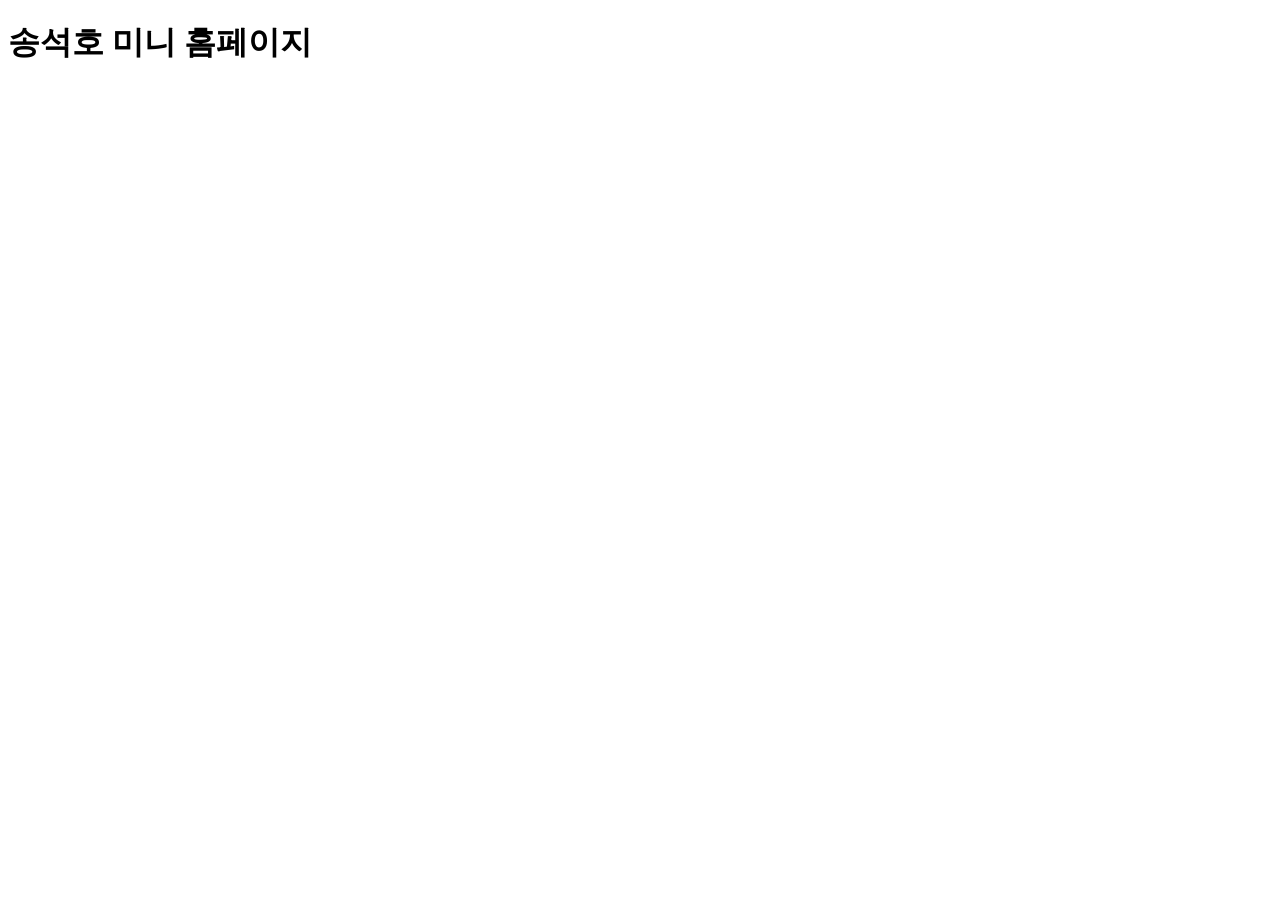
==== index.html @ 9b0a9e3a "Add files via upload" ====
<!DOCTYPE html>
<html lang="en">
<head>
    <meta charset="UTF-8">
    <meta http-equiv="X-UA-Compatible" content="IE=edge">
    <meta name="viewport" content="width=device-width, initial-scale=1.0">
    <title>나의 미니 홈페이지 - 랜딩 페이지 만들기</title>
</head>
<body>
    <h1>송석호 미니 홈페이지</h1>


    
</body>
</html>
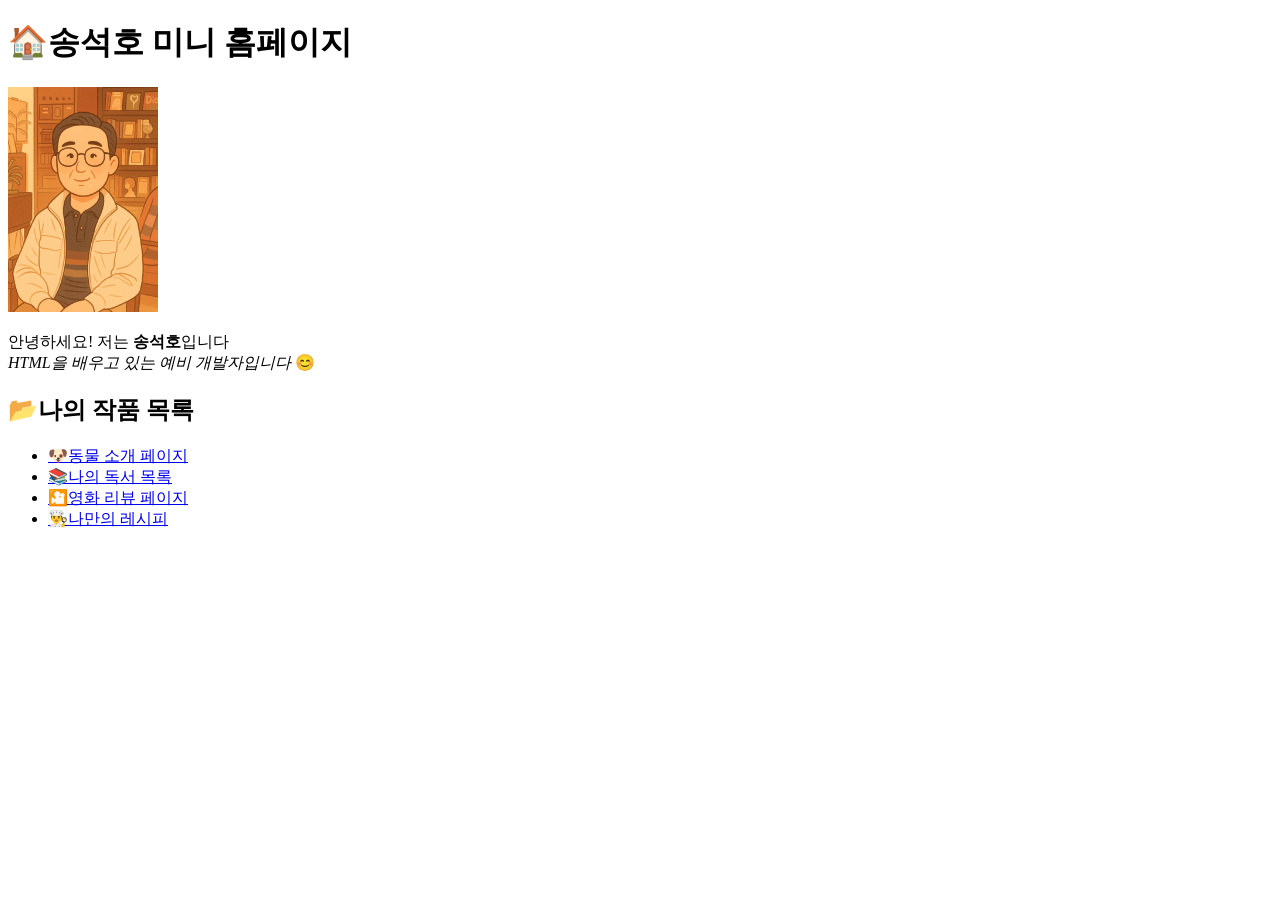
==== commit 34e654e7: "Add files via upload" ====
--- a/index.html
+++ b/index.html
@@ -7,8 +7,18 @@
     <title>나의 미니 홈페이지 - 랜딩 페이지 만들기</title>
 </head>
 <body>
-    <h1>송석호 미니 홈페이지</h1>
+    <h1>🏠송석호 미니 홈페이지</h1>
+    <img src="img/ssh.png" alt="송석호이미지" width="150" title="내부이미지연결"><br>
+    <p>안녕하세요! 저는 <b>송석호</b>입니다<br>
+        <i>HTML을 배우고 있는 예비 개발자입니다</i> 😊</p>
 
+    <h2>📂나의 작품 목록</h2>
+    <ul>
+        <li><a href="animal.html" target="_blank">🐶동물 소개 페이지</a></li>
+        <li><a href="book.html" target="_blank">📚️나의 독서 목록</a></li>
+        <li><a href="movie.html" target="_blank">🎦영화 리뷰 페이지</a></li>
+        <li><a href="recipe.html" target="_blank">👨‍🍳나만의 레시피</a></li>
+    </ul>
 
     
 </body>
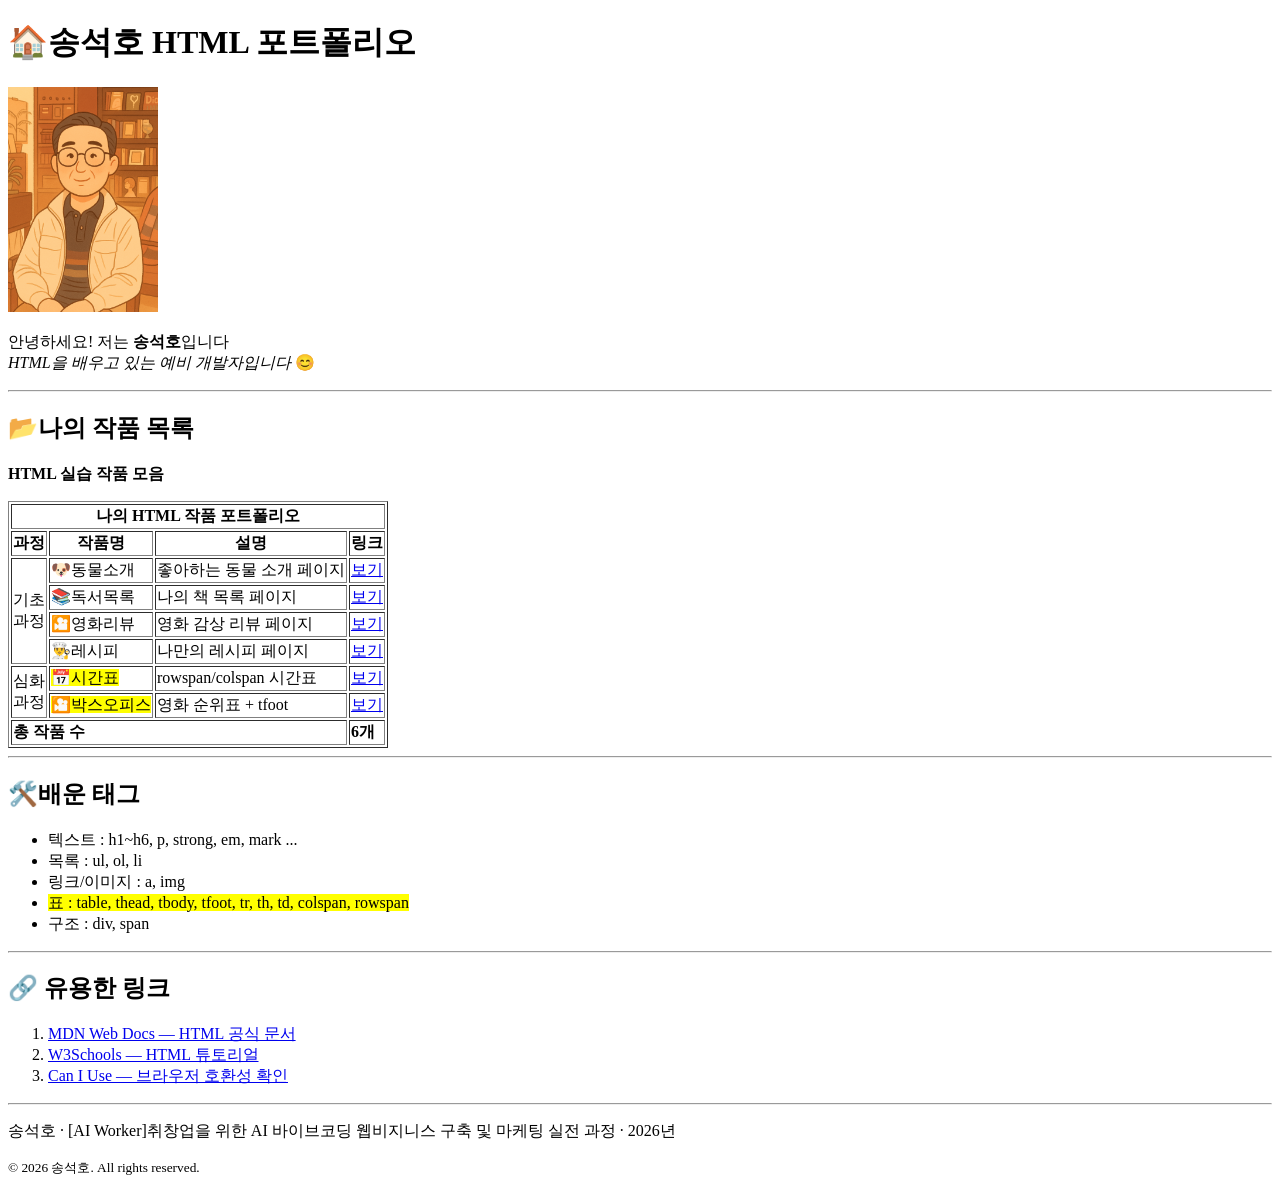
==== commit c3ad0c64: "Add files via upload" ====
--- a/index.html
+++ b/index.html
@@ -7,19 +7,93 @@
     <title>나의 미니 홈페이지 - 랜딩 페이지 만들기</title>
 </head>
 <body>
-    <h1>🏠송석호 미니 홈페이지</h1>
+    <h1>🏠송석호 HTML 포트폴리오</h1>
     <img src="img/ssh.png" alt="송석호이미지" width="150" title="내부이미지연결"><br>
     <p>안녕하세요! 저는 <b>송석호</b>입니다<br>
         <i>HTML을 배우고 있는 예비 개발자입니다</i> 😊</p>
+        <hr>
 
     <h2>📂나의 작품 목록</h2>
-    <ul>
-        <li><a href="animal.html" target="_blank">🐶동물 소개 페이지</a></li>
-        <li><a href="book.html" target="_blank">📚️나의 독서 목록</a></li>
-        <li><a href="movie.html" target="_blank">🎦영화 리뷰 페이지</a></li>
-        <li><a href="recipe.html" target="_blank">👨‍🍳나만의 레시피</a></li>
-    </ul>
+        <table border="1">
+            <p><b>HTML 실습 작품 모음</b></p>
+            <thead>
+                <tr>
+                    <th colspan="4">나의 HTML 작품 포트폴리오</th>
+                </tr>
+            </thead>
+            <thead>
+                <tr>
+                    <th>과정</th>
+                    <th>작품명</th>
+                    <th>설명</th>
+                    <th>링크</th>
+                </tr>
+            </thead>
+            <tbody>
+                <tr>
+                    <td rowspan="4">기초<br>과정</td>
+                    <td>🐶동물소개</td>
+                    <td>좋아하는 동물 소개 페이지</td>
+                    <td><a href="animal.html" target="_blank">보기</a></td>
+                </tr>
+                <tr>
+                    <td>📚️독서목록</td>
+                    <td>나의 책 목록 페이지</td>
+                    <td><a href="book.html" target="_blank">보기</td>
+                </tr>
+                <tr>
+                    <td>🎦영화리뷰</td>
+                    <td>영화 감상 리뷰 페이지</td>
+                    <td><a href="movie.html" target="_blank">보기</td>
+                </tr>
+                <tr>
+                    <td>👨‍🍳레시피</td>
+                    <td>나만의 레시피 페이지</td>
+                    <td><a href="recipe.html" target="_blank">보기</td>
+                </tr>
+                <tr>
+                    <td rowspan="2">심화<br>과정</td>
+                    <td><mark>📅시간표</mark></td>
+                    <td>rowspan/colspan 시간표</td>
+                    <td><a href="timetable.html" target="_blank">보기</td>
+                </tr>
+                <tr>
+                    <td><mark>🎦박스오피스</mark></td>
+                    <td>영화 순위표 + tfoot</td>
+                    <td><a href="boxoffice.html" target="_blank">보기</td>
+                </tr>
+                
+            </tbody>
+            <tfoot>
+                <tr>
+                    <td colspan="3"><b>총 작품 수</b></td>
+                    <td><b>6개</b></td>
+                </tr>
+            </tfoot>
+        </table>
+        <hr>
 
+        <h2>🛠️배운 태그</h2>
+        <ul>
+            <li>텍스트 : h1~h6, p, strong, em, mark ...</li>
+            <li>목록 : ul, ol, li</li>
+            <li>링크/이미지 : a, img</li>
+            <li><mark>표 : table, thead, tbody, tfoot, tr, th, td, colspan, rowspan</mark></li>
+            <li>구조 : div, span</li>
+        </ul>
+        <hr>
+
+        <h2>🔗 유용한 링크</h2>
+        <ol>
+            <li><a href="index.html" target="_blank">MDN Web Docs — HTML 공식 문서</a></li>
+            <li><a href="index.html" target="_blank">W3Schools — HTML 튜토리얼</a></li>
+            <li><a href="index.html" target="_blank">Can I Use — 브라우저 호환성 확인</a></li>
+        </ol>
+        <hr>
+        <p>송석호 · [AI Worker]취창업을 위한 AI 바이브코딩 웹비지니스 구축 및 마케팅 실전 과정 · 2026년</p>
+        <p><small>© 2026 송석호. All rights reserved.</small></p>
+
+    
     
 </body>
 </html>
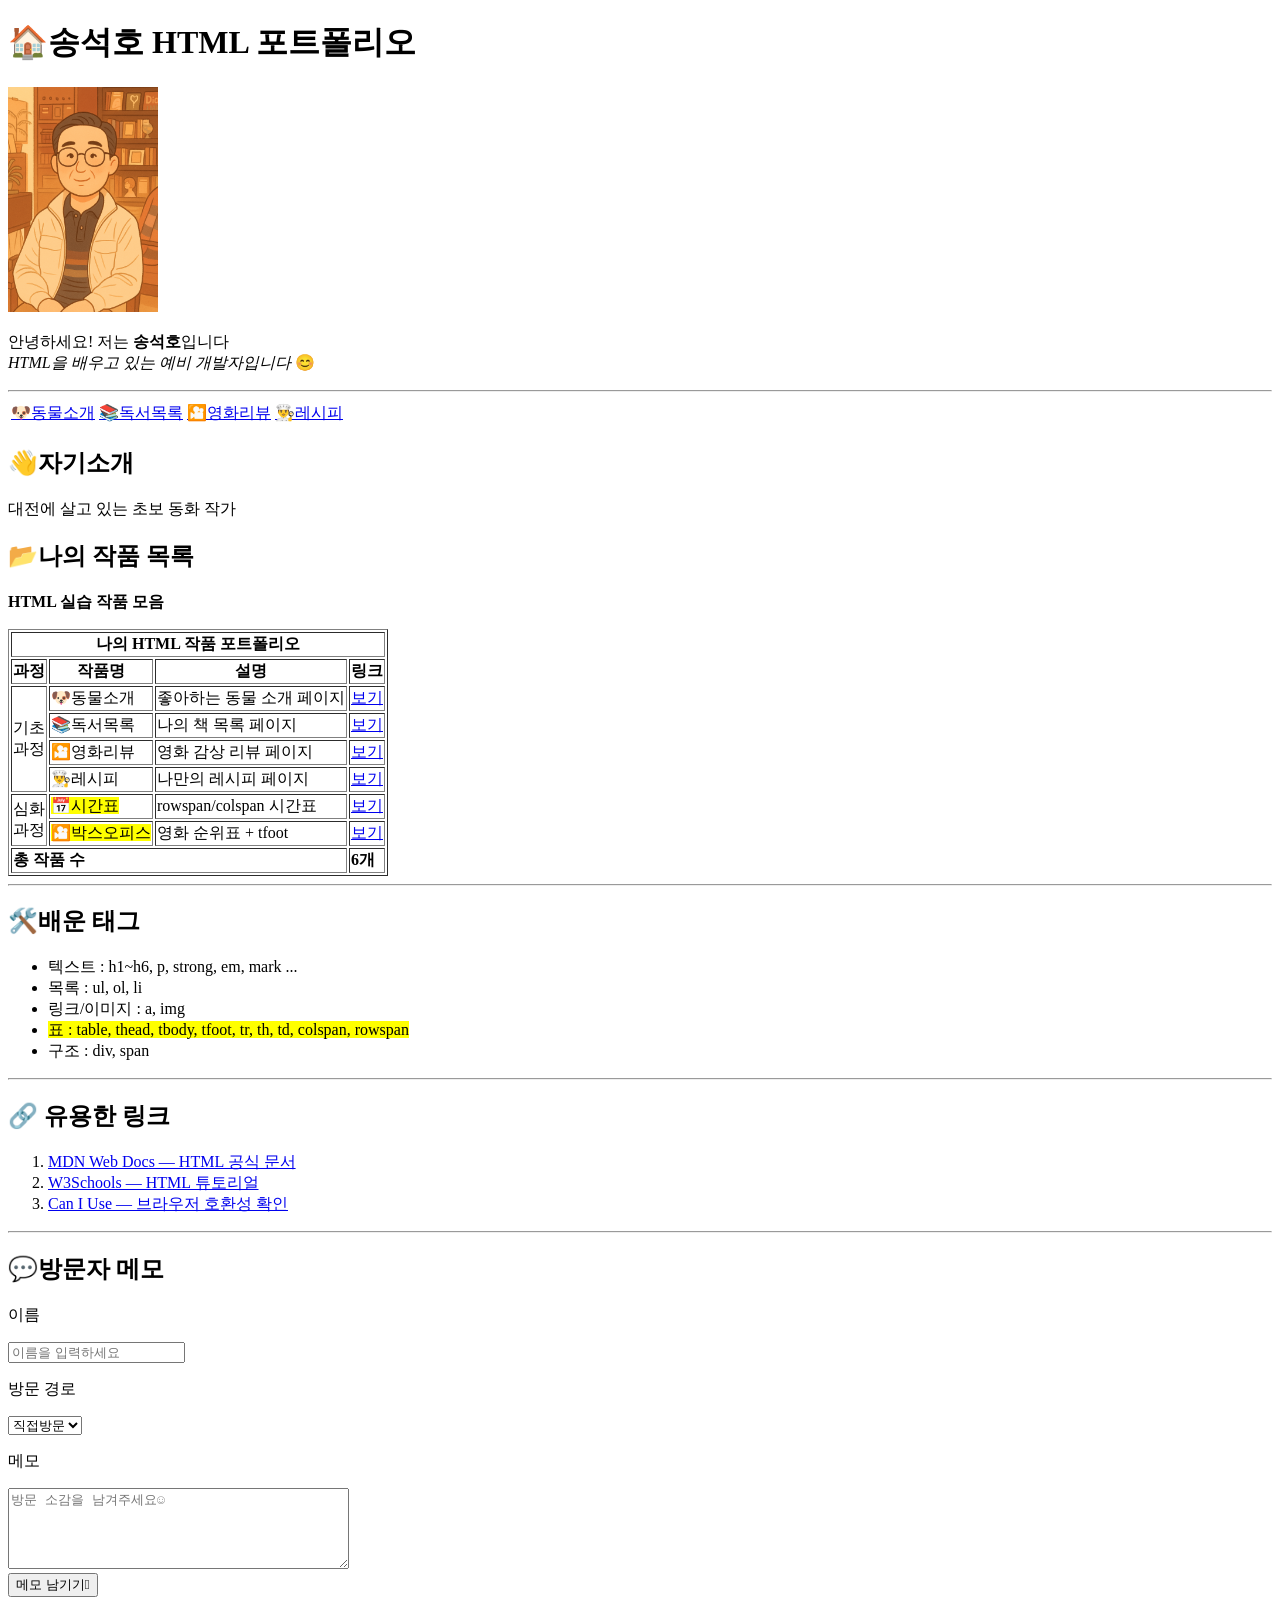
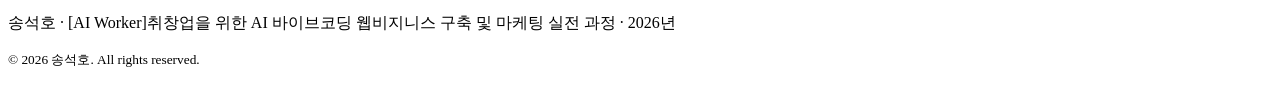
==== commit c9808442: "Add files via upload" ====
--- a/index.html
+++ b/index.html
@@ -7,91 +7,133 @@
     <title>나의 미니 홈페이지 - 랜딩 페이지 만들기</title>
 </head>
 <body>
-    <h1>🏠송석호 HTML 포트폴리오</h1>
-    <img src="img/ssh.png" alt="송석호이미지" width="150" title="내부이미지연결"><br>
-    <p>안녕하세요! 저는 <b>송석호</b>입니다<br>
-        <i>HTML을 배우고 있는 예비 개발자입니다</i> 😊</p>
-        <hr>
+    <header>
+        <h1>🏠송석호 HTML 포트폴리오</h1>
+        <img src="img/ssh.png" alt="송석호이미지" width="150" title="내부이미지연결"><br>
+        <p>안녕하세요! 저는 <b>송석호</b>입니다<br>
+            <i>HTML을 배우고 있는 예비 개발자입니다</i> 😊</p>
+            <hr>
+    </header>
 
-    <h2>📂나의 작품 목록</h2>
-        <table border="1">
-            <p><b>HTML 실습 작품 모음</b></p>
-            <thead>
-                <tr>
-                    <th colspan="4">나의 HTML 작품 포트폴리오</th>
-                </tr>
-            </thead>
-            <thead>
-                <tr>
-                    <th>과정</th>
-                    <th>작품명</th>
-                    <th>설명</th>
-                    <th>링크</th>
-                </tr>
-            </thead>
-            <tbody>
-                <tr>
-                    <td rowspan="4">기초<br>과정</td>
-                    <td>🐶동물소개</td>
-                    <td>좋아하는 동물 소개 페이지</td>
-                    <td><a href="animal.html" target="_blank">보기</a></td>
-                </tr>
-                <tr>
-                    <td>📚️독서목록</td>
-                    <td>나의 책 목록 페이지</td>
-                    <td><a href="book.html" target="_blank">보기</td>
-                </tr>
-                <tr>
-                    <td>🎦영화리뷰</td>
-                    <td>영화 감상 리뷰 페이지</td>
-                    <td><a href="movie.html" target="_blank">보기</td>
-                </tr>
-                <tr>
-                    <td>👨‍🍳레시피</td>
-                    <td>나만의 레시피 페이지</td>
-                    <td><a href="recipe.html" target="_blank">보기</td>
-                </tr>
-                <tr>
-                    <td rowspan="2">심화<br>과정</td>
-                    <td><mark>📅시간표</mark></td>
-                    <td>rowspan/colspan 시간표</td>
-                    <td><a href="timetable.html" target="_blank">보기</td>
-                </tr>
-                <tr>
-                    <td><mark>🎦박스오피스</mark></td>
-                    <td>영화 순위표 + tfoot</td>
-                    <td><a href="boxoffice.html" target="_blank">보기</td>
-                </tr>
-                
-            </tbody>
-            <tfoot>
-                <tr>
-                    <td colspan="3"><b>총 작품 수</b></td>
-                    <td><b>6개</b></td>
-                </tr>
-            </tfoot>
+    <nav>
+        <table>
+            <tr>
+                <td><a href="animal.html" target="_blank">🐶동물소개</a></td>
+                <td><a href="book.html" target="_blank">📚️독서목록</a></td>
+                <td><a href="movie.html" target="_blank">🎦영화리뷰</a></td>
+                <td><a href="recipe.html" target="_blank">👨‍🍳레시피</a></td>
+            </tr>
         </table>
-        <hr>
+    </nav>
 
-        <h2>🛠️배운 태그</h2>
-        <ul>
-            <li>텍스트 : h1~h6, p, strong, em, mark ...</li>
-            <li>목록 : ul, ol, li</li>
-            <li>링크/이미지 : a, img</li>
-            <li><mark>표 : table, thead, tbody, tfoot, tr, th, td, colspan, rowspan</mark></li>
-            <li>구조 : div, span</li>
-        </ul>
-        <hr>
-
-        <h2>🔗 유용한 링크</h2>
-        <ol>
-            <li><a href="index.html" target="_blank">MDN Web Docs — HTML 공식 문서</a></li>
-            <li><a href="index.html" target="_blank">W3Schools — HTML 튜토리얼</a></li>
-            <li><a href="index.html" target="_blank">Can I Use — 브라우저 호환성 확인</a></li>
-        </ol>
-        <hr>
-        <p>송석호 · [AI Worker]취창업을 위한 AI 바이브코딩 웹비지니스 구축 및 마케팅 실전 과정 · 2026년</p>
-        <p><small>© 2026 송석호. All rights reserved.</small></p>
+    <main>
+        <section class="section1">
+            <h2>👋자기소개</h2>
+            <p>대전에 살고 있는 초보 동화 작가</p>
+        </section>
+        <section class="section2">
+            <h2>📂나의 작품 목록</h2>
+                <table border="1">
+                    <p><b>HTML 실습 작품 모음</b></p>
+                    <thead>
+                        <tr>
+                            <th colspan="4">나의 HTML 작품 포트폴리오</th>
+                        </tr>
+                    </thead>
+                    <thead>
+                        <tr>
+                            <th>과정</th>
+                            <th>작품명</th>
+                            <th>설명</th>
+                            <th>링크</th>
+                        </tr>
+                    </thead>
+                    <tbody>
+                        <tr>
+                            <td rowspan="4">기초<br>과정</td>
+                            <td>🐶동물소개</td>
+                            <td>좋아하는 동물 소개 페이지</td>
+                            <td><a href="animal.html" target="_blank">보기</a></td>
+                        </tr>
+                        <tr>
+                            <td>📚️독서목록</td>
+                            <td>나의 책 목록 페이지</td>
+                            <td><a href="book.html" target="_blank">보기</td>
+                        </tr>
+                        <tr>
+                            <td>🎦영화리뷰</td>
+                            <td>영화 감상 리뷰 페이지</td>
+                            <td><a href="movie.html" target="_blank">보기</td>
+                        </tr>
+                        <tr>
+                            <td>👨‍🍳레시피</td>
+                            <td>나만의 레시피 페이지</td>
+                            <td><a href="recipe.html" target="_blank">보기</td>
+                        </tr>
+                        <tr>
+                            <td rowspan="2">심화<br>과정</td>
+                            <td><mark>📅시간표</mark></td>
+                            <td>rowspan/colspan 시간표</td>
+                            <td><a href="timetable.html" target="_blank">보기</td>
+                        </tr>
+                        <tr>
+                            <td><mark>🎦박스오피스</mark></td>
+                            <td>영화 순위표 + tfoot</td>
+                            <td><a href="boxoffice.html" target="_blank">보기</td>
+                        </tr>
+                        
+                    </tbody>
+                    <tfoot>
+                        <tr>
+                            <td colspan="3"><b>총 작품 수</b></td>
+                            <td><b>6개</b></td>
+                        </tr>
+                    </tfoot>
+                </table>
+                <hr>
+        </section>
+    
+         <section class="section3">
+                <h2>🛠️배운 태그</h2>
+                <ul>
+                    <li>텍스트 : h1~h6, p, strong, em, mark ...</li>
+                    <li>목록 : ul, ol, li</li>
+                    <li>링크/이미지 : a, img</li>
+                    <li><mark>표 : table, thead, tbody, tfoot, tr, th, td, colspan, rowspan</mark></li>
+                    <li>구조 : div, span</li>
+                </ul>
+                <hr>
+         </section>
+    
+        <section class="section4">
+                <h2>🔗 유용한 링크</h2>
+                <ol>
+                    <li><a href="index.html" target="_blank">MDN Web Docs — HTML 공식 문서</a></li>
+                    <li><a href="index.html" target="_blank">W3Schools — HTML 튜토리얼</a></li>
+                    <li><a href="index.html" target="_blank">Can I Use — 브라우저 호환성 확인</a></li>
+                </ol>
+                <hr>
+        </section>
+        <section class="section5">
+            <h2>💬방문자 메모</h2>
+            <p>이름</p>
+            <input type="text" name="query" placeholder="이름을 입력하세요">
+            <p>방문 경로</p>
+            <select name="" id="">
+                <option value="">직접방문</option>
+                <option value="">검색</option>
+                <option value="">추천</option>
+            </select>
+            <p>메모</p>
+            <textarea name="" id="" cols="40" rows="5" placeholder="방문 소감을 남겨주세요☺️"></textarea>
+            <br>
+            <input type="submit" value="메모 남기기🫯">
+            </section>
+    </main>
+        <footer>
+            <p>송석호 · [AI Worker]취창업을 위한 AI 바이브코딩 웹비지니스 구축 및 마케팅 실전 과정 · 2026년</p>
+            <p><small>&copy; 2026 송석호. All rights reserved.</small></p>
+        </footer>
 
     
     
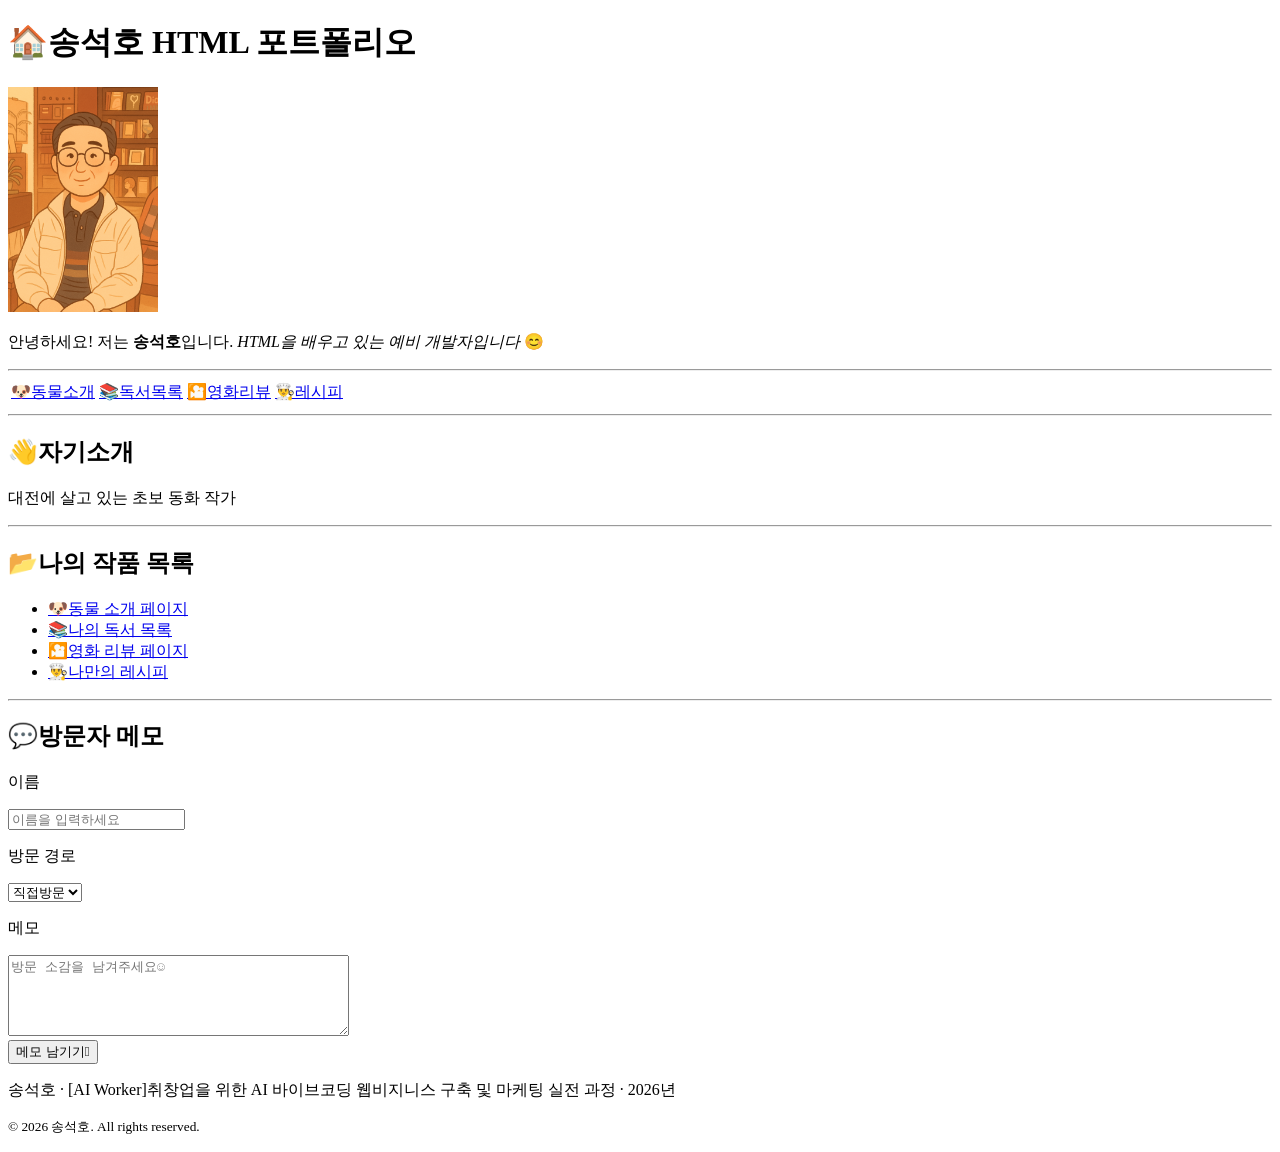
==== commit e0755097: "Add files via upload" ====
--- a/index.html
+++ b/index.html
@@ -10,7 +10,7 @@
     <header>
         <h1>🏠송석호 HTML 포트폴리오</h1>
         <img src="img/ssh.png" alt="송석호이미지" width="150" title="내부이미지연결"><br>
-        <p>안녕하세요! 저는 <b>송석호</b>입니다<br>
+        <p>안녕하세요! 저는 <b>송석호</b>입니다.
             <i>HTML을 배우고 있는 예비 개발자입니다</i> 😊</p>
             <hr>
     </header>
@@ -24,6 +24,7 @@
                 <td><a href="recipe.html" target="_blank">👨‍🍳레시피</a></td>
             </tr>
         </table>
+        <hr>
     </nav>
 
     <main>
@@ -31,90 +32,20 @@
             <h2>👋자기소개</h2>
             <p>대전에 살고 있는 초보 동화 작가</p>
         </section>
+        <hr>
+                     
         <section class="section2">
-            <h2>📂나의 작품 목록</h2>
-                <table border="1">
-                    <p><b>HTML 실습 작품 모음</b></p>
-                    <thead>
-                        <tr>
-                            <th colspan="4">나의 HTML 작품 포트폴리오</th>
-                        </tr>
-                    </thead>
-                    <thead>
-                        <tr>
-                            <th>과정</th>
-                            <th>작품명</th>
-                            <th>설명</th>
-                            <th>링크</th>
-                        </tr>
-                    </thead>
-                    <tbody>
-                        <tr>
-                            <td rowspan="4">기초<br>과정</td>
-                            <td>🐶동물소개</td>
-                            <td>좋아하는 동물 소개 페이지</td>
-                            <td><a href="animal.html" target="_blank">보기</a></td>
-                        </tr>
-                        <tr>
-                            <td>📚️독서목록</td>
-                            <td>나의 책 목록 페이지</td>
-                            <td><a href="book.html" target="_blank">보기</td>
-                        </tr>
-                        <tr>
-                            <td>🎦영화리뷰</td>
-                            <td>영화 감상 리뷰 페이지</td>
-                            <td><a href="movie.html" target="_blank">보기</td>
-                        </tr>
-                        <tr>
-                            <td>👨‍🍳레시피</td>
-                            <td>나만의 레시피 페이지</td>
-                            <td><a href="recipe.html" target="_blank">보기</td>
-                        </tr>
-                        <tr>
-                            <td rowspan="2">심화<br>과정</td>
-                            <td><mark>📅시간표</mark></td>
-                            <td>rowspan/colspan 시간표</td>
-                            <td><a href="timetable.html" target="_blank">보기</td>
-                        </tr>
-                        <tr>
-                            <td><mark>🎦박스오피스</mark></td>
-                            <td>영화 순위표 + tfoot</td>
-                            <td><a href="boxoffice.html" target="_blank">보기</td>
-                        </tr>
-                        
-                    </tbody>
-                    <tfoot>
-                        <tr>
-                            <td colspan="3"><b>총 작품 수</b></td>
-                            <td><b>6개</b></td>
-                        </tr>
-                    </tfoot>
-                </table>
+                <h2>📂나의 작품 목록</h2>
+                <ul>
+                    <li><a href="animal.html" target="_blank">🐶동물 소개 페이지</a></li>
+                    <li><a href="book.html" target="_blank">📚️나의 독서 목록</a></li>
+                    <li><a href="movie.html" target="_blank">🎦영화 리뷰 페이지</a></li>
+                    <li><a href="recipe.html" target="_blank">👨‍🍳나만의 레시피</a></li>
+                </ul>
                 <hr>
         </section>
-    
-         <section class="section3">
-                <h2>🛠️배운 태그</h2>
-                <ul>
-                    <li>텍스트 : h1~h6, p, strong, em, mark ...</li>
-                    <li>목록 : ul, ol, li</li>
-                    <li>링크/이미지 : a, img</li>
-                    <li><mark>표 : table, thead, tbody, tfoot, tr, th, td, colspan, rowspan</mark></li>
-                    <li>구조 : div, span</li>
-                </ul>
-                <hr>
-         </section>
-    
-        <section class="section4">
-                <h2>🔗 유용한 링크</h2>
-                <ol>
-                    <li><a href="index.html" target="_blank">MDN Web Docs — HTML 공식 문서</a></li>
-                    <li><a href="index.html" target="_blank">W3Schools — HTML 튜토리얼</a></li>
-                    <li><a href="index.html" target="_blank">Can I Use — 브라우저 호환성 확인</a></li>
-                </ol>
-                <hr>
-        </section>
-        <section class="section5">
+
+        <section class="section3">
             <h2>💬방문자 메모</h2>
             <p>이름</p>
             <input type="text" name="query" placeholder="이름을 입력하세요">
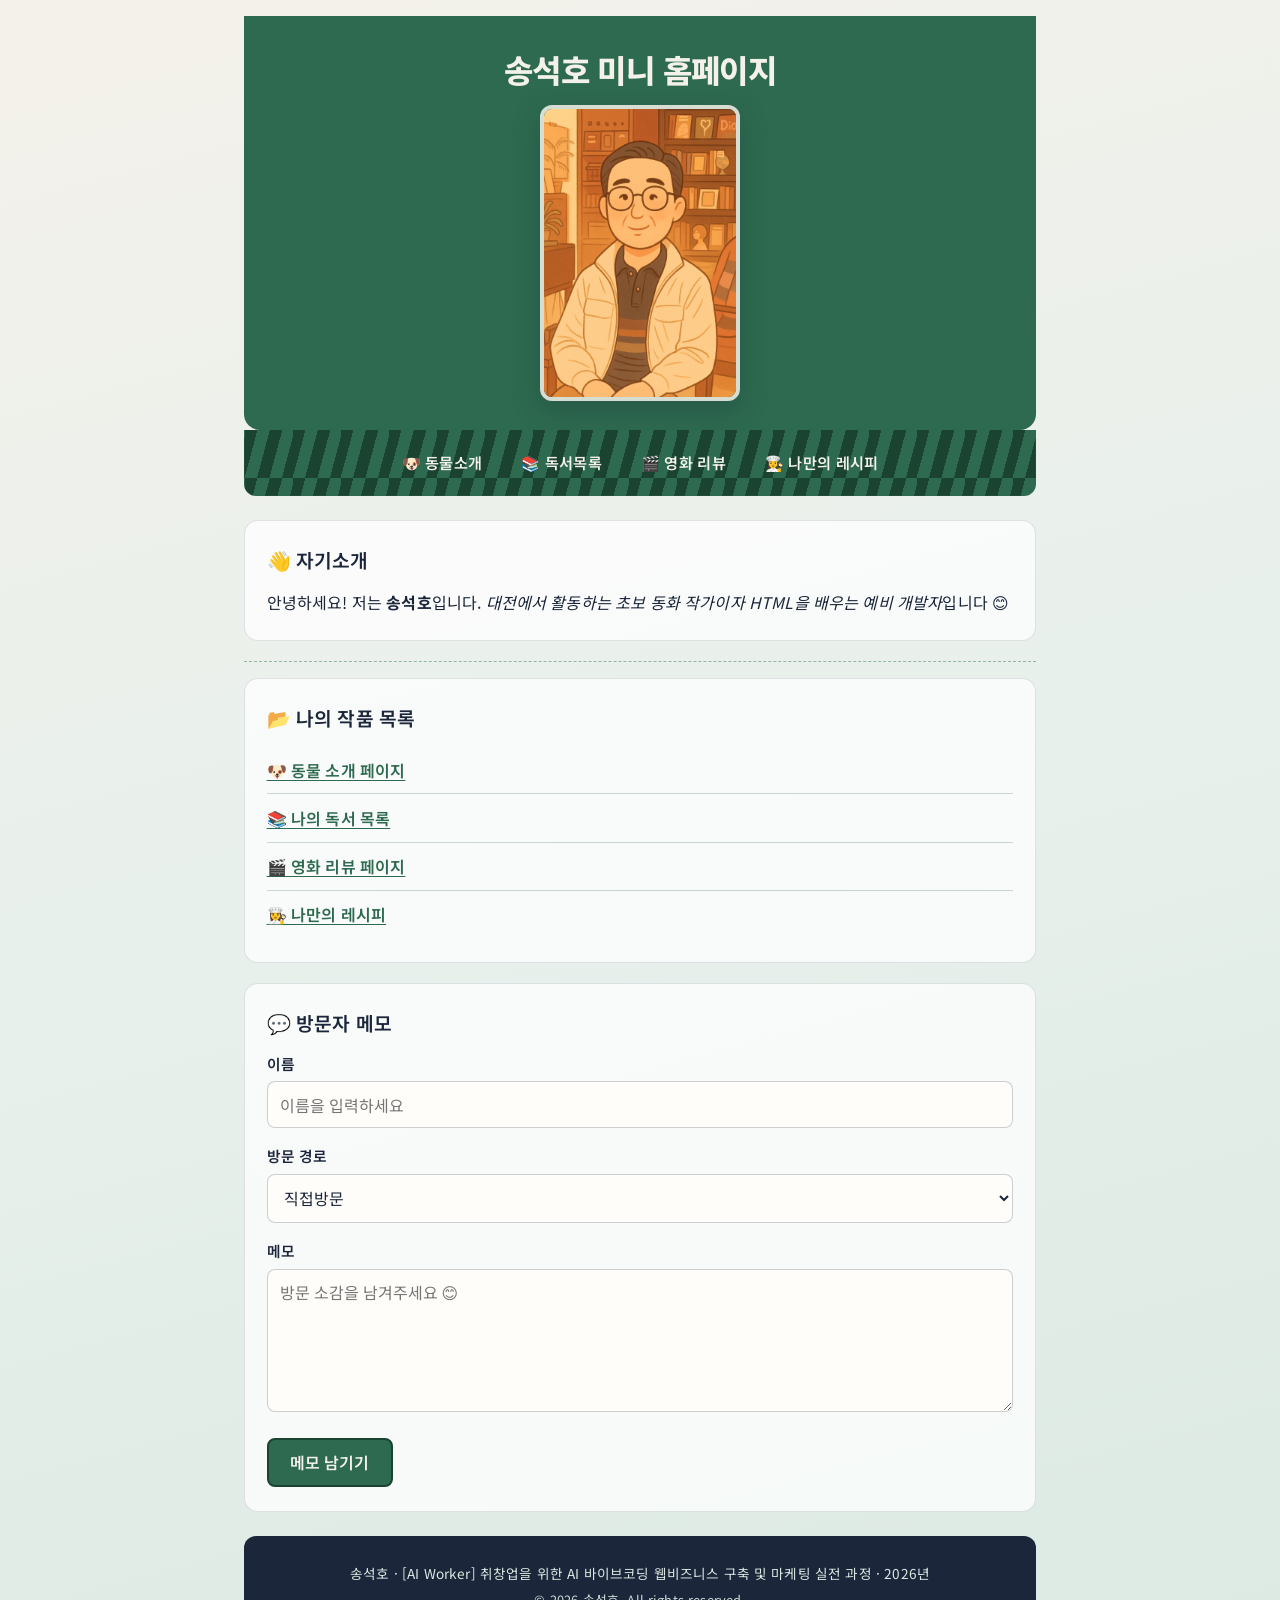
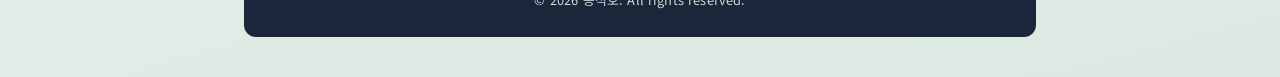
==== commit c6a167e5: "Add files via upload" ====
--- a/index.html
+++ b/index.html
@@ -1,72 +1,104 @@
 <!DOCTYPE html>
-<html lang="en">
-<head>
-    <meta charset="UTF-8">
-    <meta http-equiv="X-UA-Compatible" content="IE=edge">
-    <meta name="viewport" content="width=device-width, initial-scale=1.0">
-    <title>나의 미니 홈페이지 - 랜딩 페이지 만들기</title>
-</head>
-<body>
-    <header>
-        <h1>🏠송석호 HTML 포트폴리오</h1>
-        <img src="img/ssh.png" alt="송석호이미지" width="150" title="내부이미지연결"><br>
-        <p>안녕하세요! 저는 <b>송석호</b>입니다.
-            <i>HTML을 배우고 있는 예비 개발자입니다</i> 😊</p>
-            <hr>
+<html lang="ko">
+  <head>
+    <meta charset="UTF-8" />
+    <meta name="viewport" content="width=device-width, initial-scale=1.0" />
+    <title>송석호 미니 홈페이지</title>
+    <link rel="preconnect" href="https://fonts.googleapis.com" />
+    <link rel="preconnect" href="https://fonts.gstatic.com" crossorigin />
+    <link
+      href="https://fonts.googleapis.com/css2?family=Noto+Sans+KR:wght@400;600;800&display=swap"
+      rel="stylesheet"
+    />
+    <link rel="stylesheet" href="css/style.css" />
+  </head>
+  <body>
+    <header class="site-header">
+      <h1>송석호 미니 홈페이지</h1>
+      <img
+        src="img/ssh.png"
+        alt="미니 홈페이지 주인"
+        width="200"
+        height="200"
+        class="profile-image"
+      />
     </header>
 
-    <nav>
-        <table>
-            <tr>
-                <td><a href="animal.html" target="_blank">🐶동물소개</a></td>
-                <td><a href="book.html" target="_blank">📚️독서목록</a></td>
-                <td><a href="movie.html" target="_blank">🎦영화리뷰</a></td>
-                <td><a href="recipe.html" target="_blank">👨‍🍳레시피</a></td>
-            </tr>
-        </table>
-        <hr>
+    <nav class="site-nav" aria-label="작품 페이지 메뉴">
+      <ul>
+        <li><a href="animal.html">🐶 동물소개</a></li>
+        <li><a href="book.html">📚 독서목록</a></li>
+        <li><a href="movie.html">🎬 영화 리뷰</a></li>
+        <li><a href="recipe.html">👩‍🍳 나만의 레시피</a></li>
+      </ul>
     </nav>
 
-    <main>
-        <section class="section1">
-            <h2>👋자기소개</h2>
-            <p>대전에 살고 있는 초보 동화 작가</p>
-        </section>
-        <hr>
-                     
-        <section class="section2">
-                <h2>📂나의 작품 목록</h2>
-                <ul>
-                    <li><a href="animal.html" target="_blank">🐶동물 소개 페이지</a></li>
-                    <li><a href="book.html" target="_blank">📚️나의 독서 목록</a></li>
-                    <li><a href="movie.html" target="_blank">🎦영화 리뷰 페이지</a></li>
-                    <li><a href="recipe.html" target="_blank">👨‍🍳나만의 레시피</a></li>
-                </ul>
-                <hr>
-        </section>
+    <main class="site-main">
+      <section class="section-intro" aria-labelledby="intro-title">
+        <div class="profile-area">
+          <h2 id="intro-title">👋 자기소개</h2>
+          <p>
+            안녕하세요! 저는 <strong>송석호</strong>입니다.
+            <em>대전에서 활동하는 초보 동화 작가이자 HTML을 배우는 예비 개발자</em>입니다 😊
+          </p>
+        </div>
+      </section>
 
-        <section class="section3">
-            <h2>💬방문자 메모</h2>
-            <p>이름</p>
-            <input type="text" name="query" placeholder="이름을 입력하세요">
-            <p>방문 경로</p>
-            <select name="" id="">
-                <option value="">직접방문</option>
-                <option value="">검색</option>
-                <option value="">추천</option>
+      <hr class="section-divider" />
+
+      <section class="section-works" aria-labelledby="works-title">
+        <div class="works-area">
+          <h2 id="works-title">📂 나의 작품 목록</h2>
+          <ul class="work-list">
+            <li><a href="animal.html">🐶 동물 소개 페이지</a></li>
+            <li><a href="book.html">📚 나의 독서 목록</a></li>
+            <li><a href="movie.html">🎬 영화 리뷰 페이지</a></li>
+            <li><a href="recipe.html">👩‍🍳 나만의 레시피</a></li>
+          </ul>
+        </div>
+      </section>
+
+      <section class="section-memo" aria-labelledby="memo-title">
+        <h2 id="memo-title">💬 방문자 메모</h2>
+        <form class="visitor-form" action="#" method="post">
+          <div class="form-field">
+            <label for="visitor-name">이름</label>
+            <input
+              type="text"
+              id="visitor-name"
+              name="visitor_name"
+              placeholder="이름을 입력하세요"
+              autocomplete="name"
+            />
+          </div>
+          <div class="form-field">
+            <label for="visit-source">방문 경로</label>
+            <select id="visit-source" name="visit_source">
+              <option value="direct">직접방문</option>
+              <option value="search">검색</option>
+              <option value="referral">추천</option>
             </select>
-            <p>메모</p>
-            <textarea name="" id="" cols="40" rows="5" placeholder="방문 소감을 남겨주세요☺️"></textarea>
-            <br>
-            <input type="submit" value="메모 남기기🫯">
-            </section>
+          </div>
+          <div class="form-field">
+            <label for="visitor-memo">메모</label>
+            <textarea
+              id="visitor-memo"
+              name="visitor_memo"
+              rows="5"
+              placeholder="방문 소감을 남겨주세요 😊"
+            ></textarea>
+          </div>
+          <button type="submit" class="submit-btn">메모 남기기</button>
+        </form>
+      </section>
     </main>
-        <footer>
-            <p>송석호 · [AI Worker]취창업을 위한 AI 바이브코딩 웹비지니스 구축 및 마케팅 실전 과정 · 2026년</p>
-            <p><small>&copy; 2026 송석호. All rights reserved.</small></p>
-        </footer>
 
-    
-    
-</body>
-</html>+    <footer class="site-footer">
+      <p class="footer-course">
+        송석호 · [AI Worker] 취창업을 위한 AI 바이브코딩 웹비즈니스 구축 및 마케팅 실전 과정 ·
+        2026년
+      </p>
+      <p class="footer-copy">© 2026 송석호. All rights reserved.</p>
+    </footer>
+  </body>
+</html>
--- a/css/style.css
+++ b/css/style.css
@@ -0,0 +1,197 @@
+/* ============================================
+   미니 홈페이지 — 3색 테마
+   포인트: #2d6a4f · 배경 베이스: #f4f1ea · 본문 텍스트: #1b263b
+   ============================================ */
+
+*,
+*::before,
+*::after {box-sizing: border-box;}
+
+html {margin: 0;}
+
+body {margin: 0;
+  min-height: 100vh;
+  color: #1b263b;
+  font-family: "Noto Sans KR", system-ui, sans-serif;
+  font-size: 1rem;
+  font-weight: 400;
+  line-height: 1.65;
+  letter-spacing: 0.01em;
+  text-align: left;
+  width: 100%;
+  max-width: 52rem;
+  margin-left: auto;
+  margin-right: auto;
+  padding: 0 1.25rem 2.5rem;
+  background-color: #f4f1ea;
+  background-image: linear-gradient(
+    165deg,
+    #f4f1ea 0%,
+    #e8f0ec 48%,
+    #dce9e2 100%
+  );
+  background-size: 100% 100%;
+  background-position: center top;}
+
+/* ----- Header ----- */
+.site-header {margin-top: 1rem;
+  margin-bottom: 0;
+  padding: 2rem 1.75rem 1.75rem;
+  border: 1px solid rgba(45, 106, 79, 0.35);
+  border-radius: 0 0 1rem 1rem;
+  background-color: #2d6a4f;
+  color: #f4f1ea;
+  text-align: center;}
+
+.site-header h1 {margin: 0 0 1rem;
+  font-size: clamp(1.5rem, 4vw, 2rem);
+  font-weight: 800;
+  line-height: 1.25;
+  letter-spacing: -0.02em;}
+
+.profile-image {display: block;
+  width: min(200px, 55vw);
+  height: auto;
+  margin: 0 auto;
+  border: 4px solid rgba(244, 241, 234, 0.85);
+  border-radius: 12px;
+  box-shadow: 0 10px 28px rgba(27, 38, 59, 0.25);}
+
+/* ----- Nav (스트라이프 패턴) ----- */
+.site-nav {margin: 0 0 1.5rem;
+  padding: 0.85rem 1rem;
+  border: 1px solid rgba(45, 106, 79, 0.28);
+  border-top: none;
+  border-radius: 0 0 0.75rem 0.75rem;
+  background-color: #1b4332;
+  background-image: repeating-linear-gradient(
+    105deg,
+    #1b4332 0px,
+    #1b4332 12px,
+    #2d6a4f 12px,
+    #2d6a4f 24px
+  );
+  background-size: 48px 48px;
+  background-position: 0 0;}
+
+.site-nav ul {display: flex;
+  flex-wrap: wrap;
+  justify-content: center;
+  gap: 0.35rem 1rem;
+  list-style: none;
+  margin: 0;
+  padding: 0;}
+
+.site-nav a {display: inline-block;
+  padding: 0.35rem 0.65rem;
+  color: #f4f1ea;
+  font-size: 0.95rem;
+  font-weight: 600;
+  text-decoration: none;
+  letter-spacing: 0.02em;
+  border-radius: 999px;
+  border: 1px solid transparent;
+  transition: background-color 0.2s ease, border-color 0.2s ease;}
+
+.site-nav a:hover,
+.site-nav a:focus-visible {
+  background-color: rgba(244, 241, 234, 0.12);
+  border-color: rgba(244, 241, 234, 0.35);}
+
+/* ----- Main sections ----- */
+.site-main {margin: 0;padding: 0;}
+
+.section-intro,
+.section-works,
+.section-memo {padding: 1.5rem 1.35rem;
+  margin-bottom: 1.25rem;
+  border: 1px solid rgba(27, 38, 59, 0.12);
+  border-radius: 0.85rem;
+  background-color: rgba(255, 255, 255, 0.72);}
+
+.section-intro h2,
+.section-works h2,
+.section-memo h2 {margin: 0 0 0.75rem;
+  font-size: 1.2rem;
+  font-weight: 600;
+  color: #1b263b;}
+
+.profile-area p {margin: 0;}
+
+.section-divider {margin: 0.25rem 0 1rem;
+  border: none;
+  border-top: 1px dashed rgba(45, 106, 79, 0.45);}
+
+.work-list {margin: 0;
+  padding: 0;
+  list-style: none;}
+
+.work-list li {border-bottom: 1px solid rgba(45, 106, 79, 0.25);
+  padding: 0.65rem 0;}
+
+.work-list li:last-child {border-bottom: none;}
+
+.work-list a {color: #2d6a4f;
+  font-weight: 600;
+  text-decoration: underline;
+  text-underline-offset: 3px;}
+
+.work-list a:hover,
+.work-list a:focus-visible {color: #1b4332;}
+
+/* ----- 방문자 메모 폼 ----- */
+.visitor-form {margin: 0;padding: 0;}
+
+.form-field {margin-bottom: 1rem;}
+
+.form-field label {display: block;
+  margin-bottom: 0.35rem;
+  font-size: 0.92rem;
+  font-weight: 600;
+  color: #1b263b;}
+
+.form-field input,
+.form-field select,
+.form-field textarea {width: 100%;
+  max-width: 100%;
+  padding: 0.65rem 0.75rem;
+  border: 1px solid rgba(27, 38, 59, 0.22);
+  border-radius: 0.5rem;
+  font-family: inherit;
+  font-size: 1rem;
+  color: #1b263b;
+  background-color: #fffdf9;}
+
+.form-field textarea {resize: vertical;
+  min-height: 7rem;}
+
+.submit-btn {display: inline-block;
+  margin-top: 0.25rem;
+  padding: 0.65rem 1.35rem;
+  border: 2px solid #1b4332;
+  border-radius: 0.5rem;
+  background-color: #2d6a4f;
+  color: #f4f1ea;
+  font-family: inherit;
+  font-size: 1rem;
+  font-weight: 600;
+  cursor: pointer;}
+
+.submit-btn:hover,
+.submit-btn:focus-visible {background-color: #1b4332;
+  color: #f4f1ea;}
+
+/* ----- Footer ----- */
+.site-footer {margin-top: 1.5rem;
+  padding: 1.35rem 1rem;
+  border-radius: 0.75rem;
+  background-color: #1b263b;
+  color: #dce9e2;
+  text-align: center;
+  font-size: 0.85rem;
+  line-height: 1.55;}
+
+.site-footer p {margin: 0.35rem 0;}
+
+.footer-copy {font-size: 0.8rem;
+  opacity: 0.92;}
